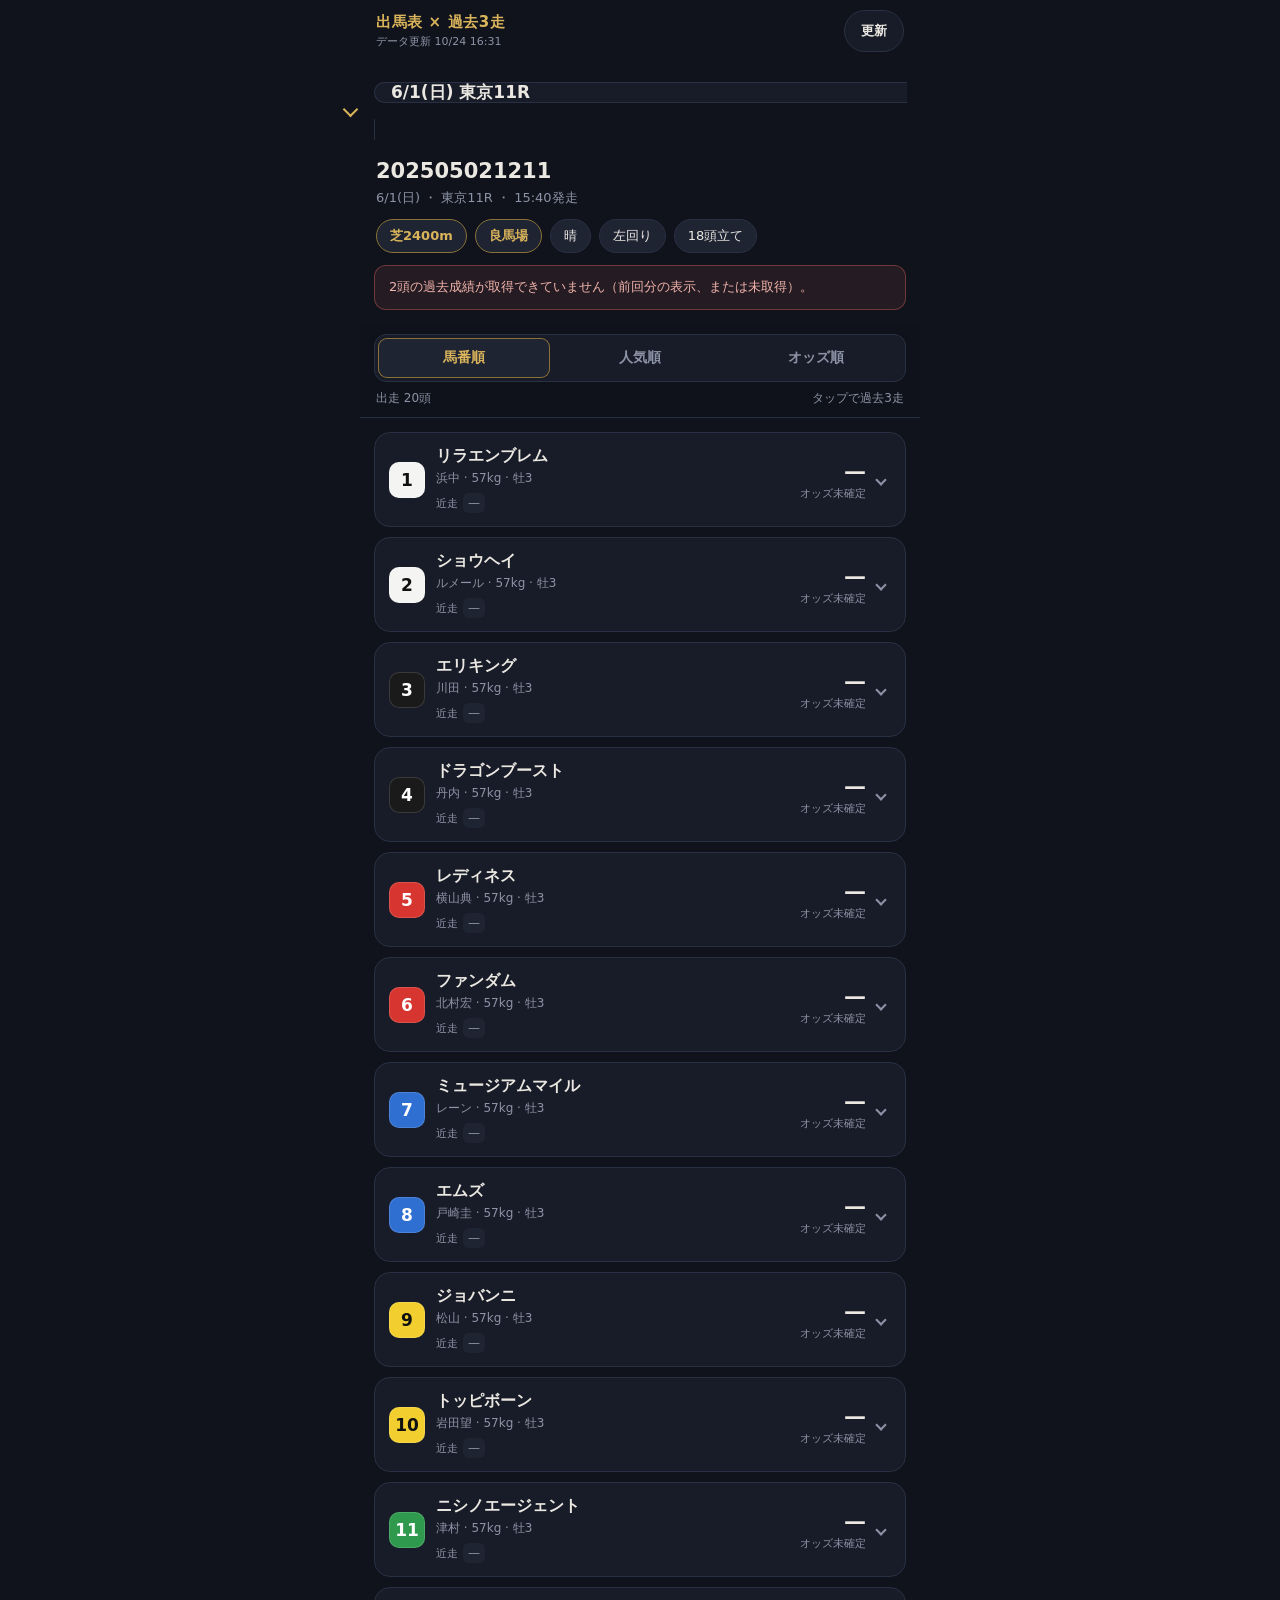
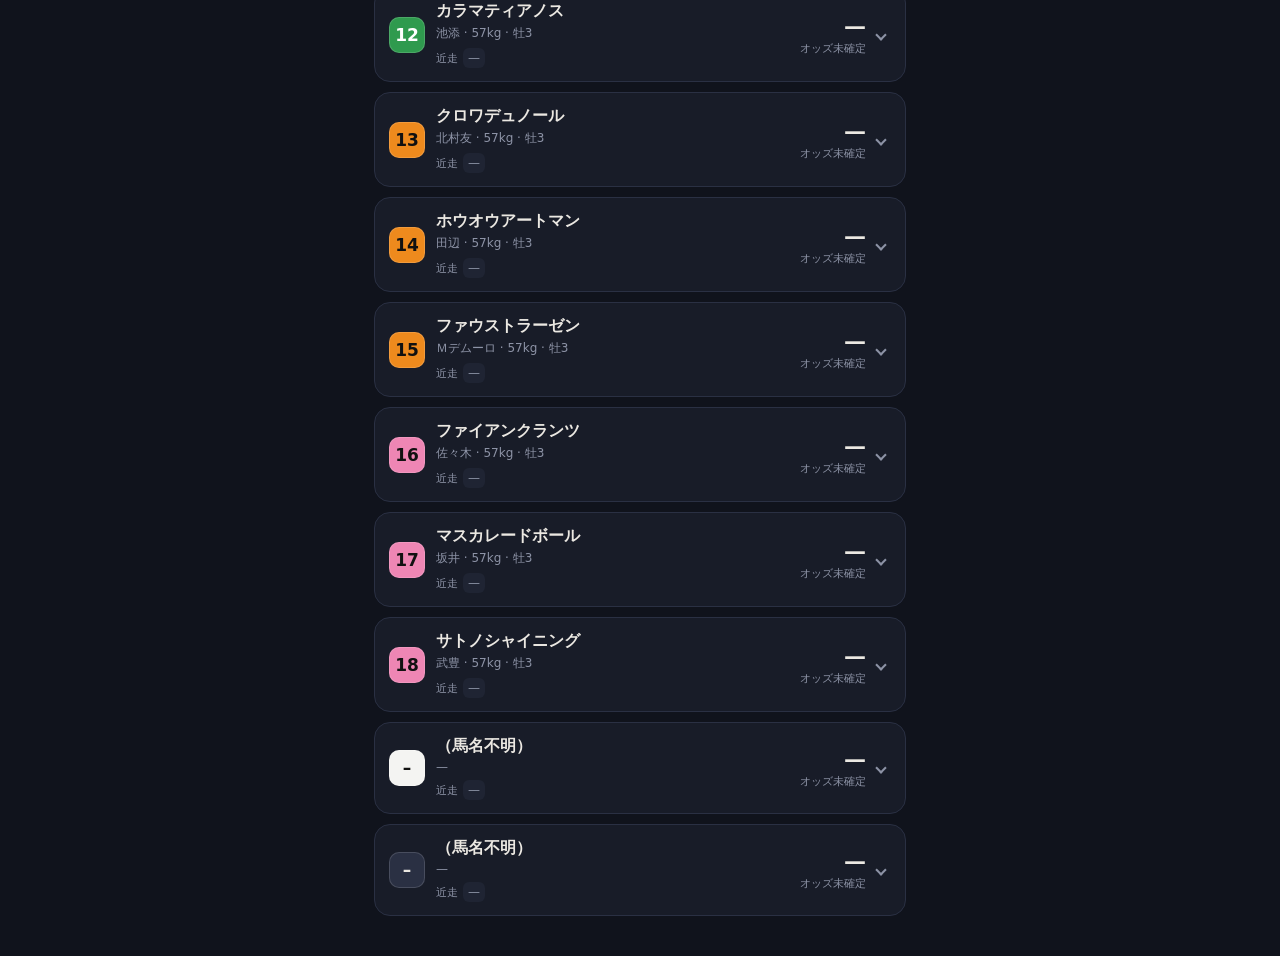
==== shutuba.html @ a1060cd5 "Add files via upload" ====
<!DOCTYPE html>
<html lang="ja">
<head>
<meta charset="UTF-8">
<meta name="viewport" content="width=device-width, initial-scale=1, viewport-fit=cover">
<meta name="color-scheme" content="dark">
<meta name="theme-color" content="#10131c">
<meta name="apple-mobile-web-app-capable" content="yes">
<meta name="mobile-web-app-capable" content="yes">
<meta name="apple-mobile-web-app-status-bar-style" content="black-translucent">
<meta name="apple-mobile-web-app-title" content="出馬表">
<link rel="manifest" href="manifest.webmanifest">
<link rel="apple-touch-icon" href="icon-180.png">
<title>出馬表 | 過去3走</title>
<style>
:root{--bg:#10131c;--panel:#181c28;--panel2:#1f2433;--line:#2a3043;--text:#ebe8e2;--mute:#8d93a6;
  --gold:#d9b45b;--gold-d:#8a7236;--red:#e0685a;--r:16px;
  --font:-apple-system,"Hiragino Sans","Hiragino Kaku Gothic ProN","Noto Sans JP",system-ui,sans-serif}
*{box-sizing:border-box;-webkit-tap-highlight-color:transparent}
html,body{margin:0;background:var(--bg);color:var(--text);font-family:var(--font);-webkit-text-size-adjust:100%;overscroll-behavior-y:none}
body{padding-top:env(safe-area-inset-top);min-height:100dvh}
body::before{content:"";position:fixed;inset:0 0 auto;height:env(safe-area-inset-top);background:var(--bg);z-index:20}
h1,h2,p{margin:0}
button{font:inherit;color:inherit}
.wrap{max-width:560px;margin:0 auto;padding:0 14px calc(40px + env(safe-area-inset-bottom))}
[hidden]{display:none!important}

.top{display:flex;align-items:center;justify-content:space-between;padding:10px 2px 12px}
.brand{font-size:15px;font-weight:700;letter-spacing:.04em;color:var(--gold)}
.upd{font-size:11px;color:var(--mute);margin-top:2px}
.ibtn{height:42px;padding:0 16px;border-radius:999px;border:1px solid var(--line);background:var(--panel);font-weight:700;font-size:13px;cursor:pointer}
.ibtn:active{transform:scale(.97)}
.ibtn:focus-visible,.hrow:focus-visible,.seg button:focus-visible,select:focus-visible{outline:2px solid var(--gold);outline-offset:2px}

.select{position:relative;background:var(--panel);border:1px solid var(--line);border-radius:var(--r)}
.select select{appearance:none;-webkit-appearance:none;width:100%;background:transparent;border:0;color:var(--text);
  font:700 17px/1.3 var(--font);padding:15px 46px 15px 16px;border-radius:var(--r);min-height:56px;text-overflow:ellipsis}
.select select option{background:#fff;color:#000}
.select::after{content:"";position:absolute;right:19px;top:50%;width:9px;height:9px;margin-top:-7px;
  border-right:2px solid var(--gold);border-bottom:2px solid var(--gold);transform:rotate(45deg);pointer-events:none}

.rhead{margin:18px 2px 10px}
.rname{font-size:21px;font-weight:800;line-height:1.35}
.rmeta{font-size:13px;color:var(--mute);margin-top:4px}
.chips{display:flex;flex-wrap:wrap;gap:8px;margin:12px 0 0}
.chip{background:var(--panel2);border:1px solid var(--line);border-radius:999px;padding:7px 13px;font-size:13px;white-space:nowrap}
.chip.main{border-color:var(--gold-d);color:var(--gold);font-weight:700}

.ctl{position:sticky;top:env(safe-area-inset-top);z-index:10;margin:14px -14px 0;padding:10px 14px;
  background:rgba(16,19,28,.88);-webkit-backdrop-filter:blur(14px);backdrop-filter:blur(14px);border-bottom:1px solid var(--line)}
.seg{display:grid;grid-template-columns:repeat(3,1fr);gap:4px;background:var(--panel);border:1px solid var(--line);border-radius:12px;padding:3px}
.seg button{height:40px;border:0;border-radius:9px;background:transparent;color:var(--mute);font-weight:700;font-size:14px;cursor:pointer}
.seg button[aria-pressed=true]{background:var(--panel2);color:var(--gold);box-shadow:inset 0 0 0 1px var(--gold-d)}
.sum{display:flex;justify-content:space-between;font-size:12px;color:var(--mute);margin:8px 2px 0}

.notice{margin:12px 0 0;padding:11px 14px;border-radius:12px;font-size:13px;line-height:1.6;
  background:rgba(224,104,90,.1);border:1px solid rgba(224,104,90,.4);color:#f0b3ab}
.notice.info{background:var(--panel);border-color:var(--line);color:var(--mute)}

.list{margin-top:14px;display:grid;gap:10px}
.horse{background:var(--panel);border:1px solid var(--line);border-radius:var(--r);overflow:hidden}
.horse.scr{opacity:.5}
.horse.open{border-color:var(--gold-d)}
.hrow{width:100%;display:grid;grid-template-columns:36px 1fr auto 14px;gap:11px;align-items:center;text-align:left;
  background:transparent;border:0;padding:13px 14px;min-height:72px;cursor:pointer}
.num{width:36px;height:36px;border-radius:10px;display:grid;place-items:center;font-weight:800;font-size:17px;
  font-variant-numeric:tabular-nums;box-shadow:inset 0 0 0 1px rgba(255,255,255,.14)}
.hmain{min-width:0;display:grid;gap:3px}
.hname{font-size:16px;font-weight:700;white-space:nowrap;overflow:hidden;text-overflow:ellipsis}
.hsub{font-size:12px;color:var(--mute);white-space:nowrap;overflow:hidden;text-overflow:ellipsis}
.form{display:flex;align-items:center;gap:5px;margin-top:3px;font-size:11px;color:var(--mute)}
.fm{font-style:normal;min-width:22px;height:20px;padding:0 5px;border-radius:6px;display:inline-grid;place-items:center;
  font-weight:800;font-size:12px;background:var(--panel2);color:var(--text);font-variant-numeric:tabular-nums}
.fm.r1,.pf.r1{background:var(--gold);color:#241d08}
.fm.r2,.pf.r2{background:#aeb4c2;color:#16181f}
.fm.r3,.pf.r3{background:#b07c4f;color:#1f1409}
.fm.none{color:var(--mute);font-weight:400}
.odds{text-align:right;line-height:1}
.odds b{font-size:22px;font-weight:800;font-variant-numeric:tabular-nums}
.odds small{display:block;font-size:11px;color:var(--mute);margin-top:5px}
.odds.fav b{color:var(--gold)}
.chev{width:8px;height:8px;border-right:2px solid var(--mute);border-bottom:2px solid var(--mute);transform:rotate(45deg);transition:transform .2s}
.open .chev{transform:rotate(-135deg)}

.past{padding:2px 12px 14px;border-top:1px solid var(--line)}
.pinfo{font-size:12px;color:var(--mute);margin:12px 2px 10px;display:flex;flex-wrap:wrap;gap:4px 14px}
.pst{font-size:12px;color:var(--gold);margin:0 2px 10px}
.pr{background:var(--panel2);border-radius:12px;padding:12px;margin-top:8px}
.pr-top{display:flex;align-items:baseline;gap:8px;font-size:12px;color:var(--mute)}
.pr-top .pn{color:var(--text);font-weight:700;font-size:14px;min-width:0;white-space:nowrap;overflow:hidden;text-overflow:ellipsis}
.pr-top .pd{flex:none}
.pr-mid{display:grid;grid-template-columns:auto 1fr;gap:12px;align-items:center;margin-top:10px}
.pf{min-width:48px;height:48px;border-radius:12px;display:grid;place-items:center;font-size:24px;font-weight:800;
  background:var(--bg);font-variant-numeric:tabular-nums;line-height:1;padding:0 6px}
.pf small{font-size:10px;font-weight:600;margin-top:-6px}
.pt b{font-size:18px;font-variant-numeric:tabular-nums}
.pt small{margin-left:8px;font-size:12px;color:var(--mute)}
.pm{font-size:12px;color:var(--mute);margin-top:4px}
.pg{display:grid;grid-template-columns:repeat(3,1fr);gap:8px 6px;margin:11px 0 0;padding-top:10px;border-top:1px dashed var(--line)}
.pg div{min-width:0}
.pg dt{font-size:10.5px;color:var(--mute)}
.pg dd{margin:2px 0 0;font-size:13px;font-weight:600;white-space:nowrap;overflow:hidden;text-overflow:ellipsis;font-variant-numeric:tabular-nums}
.empty{font-size:13px;color:var(--mute);padding:12px 2px;line-height:1.7}

.sk{height:72px;border-radius:var(--r);background:linear-gradient(90deg,var(--panel),var(--panel2),var(--panel));
  background-size:200% 100%;animation:sh 1.2s linear infinite}
@keyframes sh{to{background-position:-200% 0}}
.err{margin-top:24px;padding:22px 18px;background:var(--panel);border:1px solid var(--line);border-radius:var(--r);text-align:center}
.err h2{font-size:17px;margin-bottom:8px}
.err p{font-size:13px;color:var(--mute);line-height:1.7;margin-bottom:16px}
.err code{color:var(--gold);word-break:break-all}
@media (prefers-reduced-motion:reduce){*{animation:none!important;transition:none!important}}
</style>
</head>
<body>
<div class="wrap">
  <div class="top">
    <div><div class="brand">出馬表 × 過去3走</div><div class="upd" id="upd">読み込み中…</div></div>
    <button class="ibtn" id="reload" type="button">更新</button>
  </div>
  <div id="app"><div class="list"><div class="sk"></div><div class="sk"></div><div class="sk"></div></div></div>
</div>

<script>
const DATA_URL = "data/raw_shutuba_with_history.json";
const $ = id => document.getElementById(id);
const esc = s => String(s ?? "").replace(/[&<>"']/g, c => ({"&":"&amp;","<":"&lt;",">":"&gt;",'"':"&quot;","'":"&#39;"}[c]));
const WK = ["日","月","火","水","木","金","土"];
const VENUE = {"01":"札幌","02":"函館","03":"福島","04":"新潟","05":"東京","06":"中山","07":"中京","08":"京都","09":"阪神","10":"小倉"};
const GATE = [["#f4f4f2","#111"],["#1a1a1a","#fff"],["#d6362f","#fff"],["#2e6fd1","#fff"],["#f2cf2e","#111"],["#2f9a4e","#fff"],["#ee8a1d","#111"],["#ee86b4","#111"]];
const STATUS = {
  stale:"過去成績は取得に失敗したため、前回取得分を表示しています。",
  error:"過去成績を取得できませんでした。",
  not_fetched:"過去成績は未取得です。",
  no_table:"戦績データが見つかりませんでした（初出走の可能性があります）。",
  no_data:"表示できる過去成績がありません。",
  no_horse_id:"馬IDが取得できなかったため、過去成績はありません。",
  scratched:"出走取消"
};

const S = {store:null, id:null, sort:"no"};
try{ S.sort = localStorage.getItem("sort") || "no"; S.id = localStorage.getItem("raceId"); }catch(e){}

/* ---------- 表示用ヘルパ ---------- */
function fmtDate(iso, refYear){
  const m = /^(\d{4})-(\d{2})-(\d{2})$/.exec(iso || "");
  if(!m) return "—";
  const d = new Date(+m[1], +m[2]-1, +m[3]);
  return (refYear && +m[1] !== refYear ? m[1] + "/" : "") + `${+m[2]}/${+m[3]}(${WK[d.getDay()]})`;
}
function venueOf(r){   // 本文に競馬場名があればそれ、無ければ JRA の race_id(5-6桁目)から
  const m = (r.race_data02_raw || "").match(new RegExp(Object.values(VENUE).join("|")));
  return m ? m[0] : (VENUE[(r.race_id || "").slice(4,6)] || null);
}
const raceNo = r => (r.race_id || "").length === 12 ? `${+r.race_id.slice(10)}R` : "";
const finish = p => p.finish_pos ?? p.finish_raw ?? "—";
const rk = p => p.finish_pos >= 1 && p.finish_pos <= 3 ? " r" + p.finish_pos : "";
const num = (v, d) => v == null ? null : Number(v).toFixed(d);
const bw = o => o && o.body_weight != null ? `${o.body_weight}${o.body_weight_diff != null ? `(${o.body_weight_diff > 0 ? "+" : ""}${o.body_weight_diff})` : ""}` : null;

/* ---------- 描画 ---------- */
function pastCard(p, ry){
  const meta = [p.surface && p.distance_m ? p.surface + p.distance_m : null, p.track_condition, p.weather].filter(Boolean).join(" · ");
  const sub = [p.horse_no != null ? p.horse_no + "番" : null, p.popularity != null ? p.popularity + "人気" : null,
               p.head_count != null ? p.head_count + "頭" : null].filter(Boolean).join(" · ");
  const grid = [["上り3F", num(p.last_3f,1)], ["通過", p.passing], ["斤量", p.weight_carried != null ? p.weight_carried + "kg" : null],
                ["騎手", p.jockey], ["馬体重", bw(p)], ["オッズ", num(p.odds,1)]].filter(x => x[1] != null && x[1] !== "");
  return `<div class="pr">
    <div class="pr-top"><span class="pd">${fmtDate(p.date, ry)}</span><span>${esc(p.venue || "")}</span><span class="pn">${esc(p.race_name || "—")}</span></div>
    <div class="pr-mid"><div class="pf${rk(p)}">${esc(finish(p))}${p.finish_pos != null ? "<small>着</small>" : ""}</div>
      <div><div class="pt"><b>${esc(p.time || "—")}</b>${p.margin ? `<small>着差 ${esc(p.margin)}</small>` : ""}</div>
      <div class="pm">${esc([meta, sub].filter(Boolean).join(" ／ ") || "—")}</div></div></div>
    ${grid.length ? `<dl class="pg">${grid.map(([k,v]) => `<div><dt>${k}</dt><dd>${esc(v)}</dd></div>`).join("")}</dl>` : ""}</div>`;
}

function horseCard(h, race, favNo){
  const [bg, fg] = GATE[(h.frame_no || 0) - 1] || ["#2a3043","#ebe8e2"];
  const pr = Array.isArray(h.past_results) ? h.past_results : [];
  const ry = +(race.date || "").slice(0,4) || null;
  const st = h.history_status, scr = h.scratched;
  const sub = [h.jockey && h.jockey.name, h.weight_carried != null ? h.weight_carried + "kg" : null,
               h.sex && h.age != null ? h.sex + h.age : null].filter(Boolean).join(" · ");
  const form = pr.length ? pr.map(p => `<i class="fm${rk(p)}">${esc(finish(p))}</i>`).join("") : `<i class="fm none">—</i>`;
  const info = [h.trainer ? "調教師 " + esc(h.trainer) : "", bw(h) ? "馬体重 " + bw(h) : ""].filter(Boolean).map(t => `<span>${t}</span>`).join("");
  const note = STATUS[st] && st !== "ok" && st !== "cache" ? `<p class="${pr.length ? "pst" : "empty"}">${STATUS[st]}</p>` : "";
  const body = pr.length ? pr.map(p => pastCard(p, ry)).join("") : (note ? "" : `<p class="empty">過去成績がありません。</p>`);
  const id = "p" + (h.horse_id || h.horse_no);
  return `<article class="horse${scr ? " scr" : ""}">
    <button class="hrow" type="button" aria-expanded="false" aria-controls="${id}">
      <span class="num" style="background:${bg};color:${fg}">${esc(h.horse_no ?? "–")}</span>
      <span class="hmain"><span class="hname">${esc(h.horse_name || "（馬名不明）")}</span>
        <span class="hsub">${esc(sub) || "—"}</span><span class="form">${scr ? "" : "近走 " + form}</span></span>
      <span class="odds${h.horse_no === favNo ? " fav" : ""}">${scr ? "<b style='font-size:15px'>取消</b>" :
        `<b>${h.odds != null ? num(h.odds,1) : "—"}</b><small>${h.popularity != null ? h.popularity + "人気" : "オッズ未確定"}</small>`}</span>
      <span class="chev"></span></button>
    <div class="past" id="${id}" hidden><div class="pinfo">${info}</div>${note}${body}</div></article>`;
}

function sortHorses(hs){
  const k = {no: h => h.horse_no, pop: h => h.popularity, odds: h => h.odds}[S.sort];
  const v = h => k(h) == null ? Infinity : k(h);
  return [...hs].sort((a,b) => (a.scratched - b.scratched) || (v(a) - v(b)) || ((a.horse_no ?? 99) - (b.horse_no ?? 99)));
}

function render(){
  const races = S.store.races, ids = Object.keys(races).sort((a,b) =>
    ((races[a].date || "") + a).localeCompare((races[b].date || "") + b));
  if(!races[S.id]) S.id = ids[0];
  const r = races[S.id], hs = r.horses || [];
  const label = x => `${venueOf(x) || ""}${raceNo(x)} ${x.name || ""}`.trim();
  const active = hs.filter(h => !h.scratched), scr = hs.length - active.length;
  const weak = active.filter(h => ["error","stale","not_fetched","no_horse_id"].includes(h.history_status)).length;
  const fav = (active.filter(h => h.popularity === 1)[0] || {}).horse_no;
  const chips = [[r.surface && r.distance_m ? r.surface + r.distance_m + "m" : null, 1], [r.track_condition ? r.track_condition + "馬場" : null, 1],
    [r.weather], [r.direction ? r.direction + "回り" : null], [r.head_count != null ? r.head_count + "頭立て" : null]].filter(c => c[0]);

  $("app").innerHTML = `
    <label class="select"><select id="raceSel" aria-label="レースを選択">${ids.map(id =>
      `<option value="${esc(id)}"${id === S.id ? " selected" : ""}>${esc(fmtDate(races[id].date))} ${esc(label(races[id]))}</option>`).join("")}</select></label>
    <div class="rhead"><h1 class="rname">${esc(r.name || r.race_id)}</h1>
      <p class="rmeta">${esc([fmtDate(r.date), venueOf(r) ? venueOf(r) + raceNo(r) : null, r.start_time ? r.start_time + "発走" : null].filter(Boolean).join(" ・ "))}</p>
      <div class="chips">${chips.map(([t,m]) => `<span class="chip${m ? " main" : ""}">${esc(t)}</span>`).join("")}</div></div>
    ${weak ? `<p class="notice">${weak}頭の過去成績が取得できていません（前回分の表示、または未取得）。</p>` : ""}
    <div class="ctl"><div class="seg" role="group" aria-label="並び替え">
      ${[["no","馬番順"],["pop","人気順"],["odds","オッズ順"]].map(([k,t]) => `<button type="button" data-sort="${k}" aria-pressed="${S.sort === k}">${t}</button>`).join("")}</div>
      <div class="sum"><span>出走 ${active.length}頭${scr ? `（取消 ${scr}頭）` : ""}</span><span>タップで過去3走</span></div></div>
    <div class="list" id="list">${sortHorses(hs).map(h => horseCard(h, r, fav)).join("") || `<p class="empty">出走馬データがありません。</p>`}</div>`;

  const u = S.store.updated_at ? new Date(S.store.updated_at) : null;
  $("upd").textContent = u && !isNaN(u) ? `データ更新 ${u.getMonth()+1}/${u.getDate()} ${String(u.getHours()).padStart(2,"0")}:${String(u.getMinutes()).padStart(2,"0")}` : "更新日時不明";
  document.title = `${r.name || "出馬表"} | 過去3走`;
  try{ localStorage.setItem("raceId", S.id); localStorage.setItem("sort", S.sort); }catch(e){}
}

/* ---------- イベント ---------- */
document.addEventListener("click", e => {
  const row = e.target.closest(".hrow");
  if(row){
    const open = row.getAttribute("aria-expanded") !== "true";
    row.setAttribute("aria-expanded", open);
    row.parentElement.classList.toggle("open", open);
    $(row.getAttribute("aria-controls")).hidden = !open;
    return;
  }
  const sb = e.target.closest("[data-sort]");
  if(sb){ S.sort = sb.dataset.sort; render(); }
});
document.addEventListener("change", e => {
  if(e.target.id === "raceSel"){ S.id = e.target.value; render(); window.scrollTo({top:0}); }
});
$("reload").addEventListener("click", load);

/* ---------- 読み込み ---------- */
async function load(){
  $("reload").disabled = true; $("upd").textContent = "読み込み中…";
  try{
    const res = await fetch(DATA_URL, {cache:"no-cache"});
    if(!res.ok) throw new Error("HTTP " + res.status);
    const j = await res.json();
    if(!j || typeof j.races !== "object" || !Object.keys(j.races).length) throw new Error("races が空です");
    S.store = j; render();
    if(!navigator.onLine) $("app").insertAdjacentHTML("afterbegin", `<p class="notice info">オフラインのため、保存済みのデータを表示しています。</p>`);
  }catch(err){
    console.warn(err);
    $("upd").textContent = "読み込み失敗";
    if(!S.store) $("app").innerHTML = `<div class="err"><h2>データを読み込めませんでした</h2>
      <p><code>${DATA_URL}</code> を取得できません（${esc(err.message)}）。<br>HTTPSで配信しているか、ファイルが存在するかを確認してください。<br>file:// では読み込めません。</p>
      <button class="ibtn" type="button" onclick="load()">再読み込み</button></div>`;
  }finally{ $("reload").disabled = false; }
}
load();
if("serviceWorker" in navigator && (location.protocol === "https:" || location.hostname === "localhost")){
  navigator.serviceWorker.register("sw.js").catch(() => {});
}
</script>
</body>
</html>
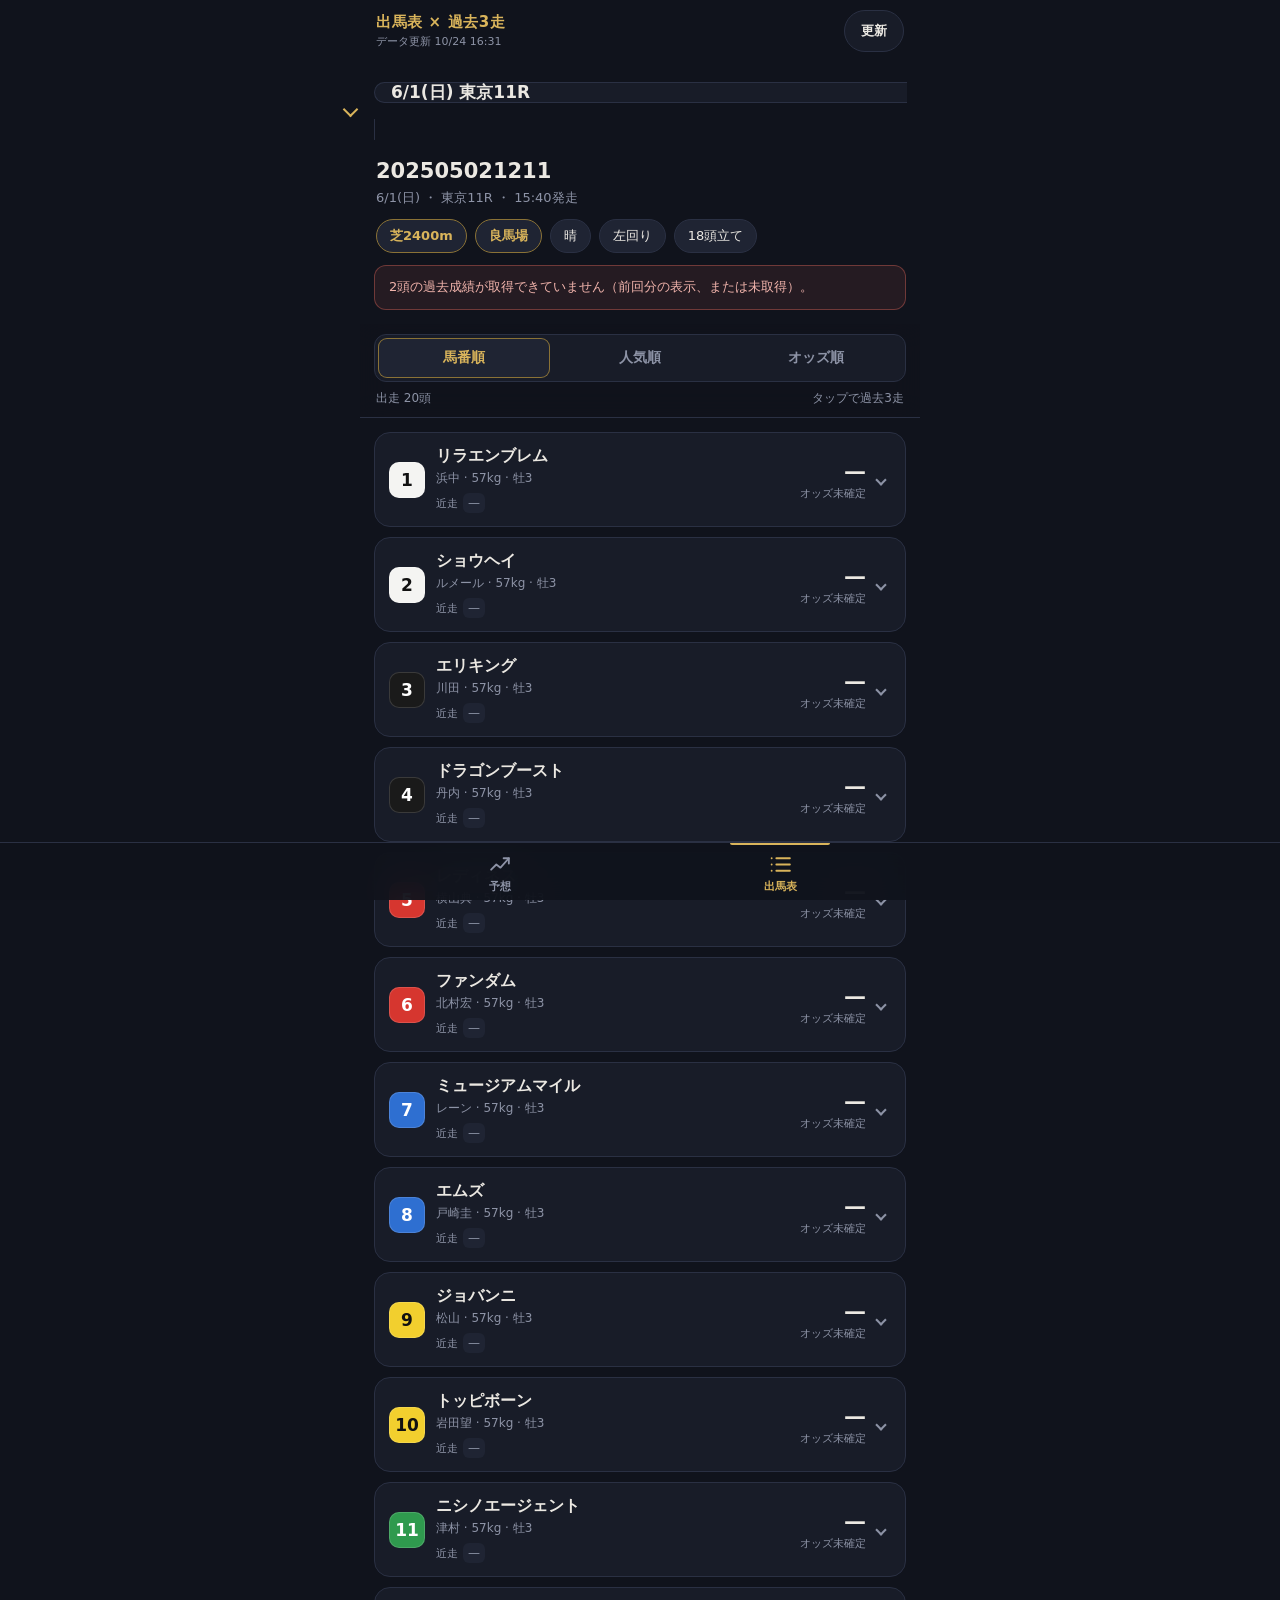
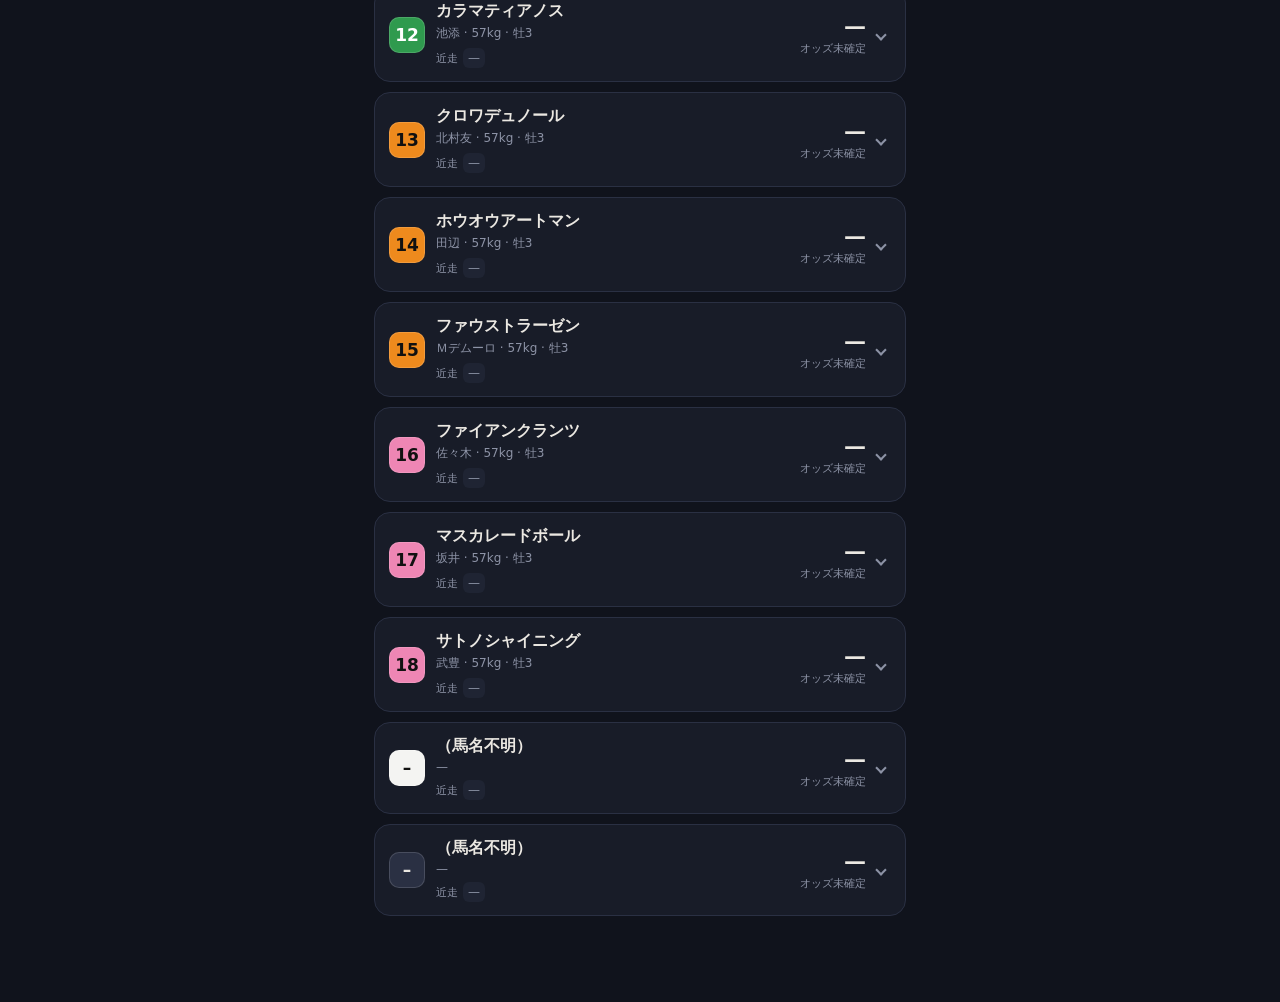
==== commit 019deb38: "Add files via upload" ====
--- a/shutuba.html
+++ b/shutuba.html
@@ -8,9 +8,11 @@
 <meta name="apple-mobile-web-app-capable" content="yes">
 <meta name="mobile-web-app-capable" content="yes">
 <meta name="apple-mobile-web-app-status-bar-style" content="black-translucent">
-<meta name="apple-mobile-web-app-title" content="出馬表">
+<meta name="apple-mobile-web-app-title" content="指数競馬">
 <link rel="manifest" href="manifest.webmanifest">
 <link rel="apple-touch-icon" href="icon-180.png">
+<link rel="stylesheet" href="nav.css">
+<script src="nav.js" defer></script>
 <title>出馬表 | 過去3走</title>
 <style>
 :root{--bg:#10131c;--panel:#181c28;--panel2:#1f2433;--line:#2a3043;--text:#ebe8e2;--mute:#8d93a6;
@@ -22,7 +24,7 @@
 body::before{content:"";position:fixed;inset:0 0 auto;height:env(safe-area-inset-top);background:var(--bg);z-index:20}
 h1,h2,p{margin:0}
 button{font:inherit;color:inherit}
-.wrap{max-width:560px;margin:0 auto;padding:0 14px calc(40px + env(safe-area-inset-bottom))}
+.wrap{max-width:560px;margin:0 auto;padding:0 14px calc(28px + var(--tab-h,0px))}
 [hidden]{display:none!important}
 
 .top{display:flex;align-items:center;justify-content:space-between;padding:10px 2px 12px}
@@ -121,6 +123,11 @@
   <div id="app"><div class="list"><div class="sk"></div><div class="sk"></div><div class="sk"></div></div></div>
 </div>
 
+<nav class="tabbar" aria-label="メインメニュー"><div class="tabbar-in">
+  <a class="tab" href="index.html"><svg viewBox="0 0 24 24" aria-hidden="true"><path d="M3 17l5-5 4 3 8-9"/><path d="M15 6h5v5"/></svg><span>予想</span></a>
+  <a class="tab" href="shutuba.html" aria-current="page"><svg viewBox="0 0 24 24" aria-hidden="true"><path d="M8 6h13M8 12h13M8 18h13M3.5 6h.01M3.5 12h.01M3.5 18h.01"/></svg><span>出馬表</span></a>
+</div></nav>
+
 <script>
 const DATA_URL = "data/raw_shutuba_with_history.json";
 const $ = id => document.getElementById(id);
--- a/nav.css
+++ b/nav.css
@@ -0,0 +1,15 @@
+/* 共通ボトムタブバー（index.html / shutuba.html で共有） */
+:root{--tab-h:calc(58px + env(safe-area-inset-bottom,0px))}
+@view-transition{navigation:auto}
+.tabbar{position:fixed;left:0;right:0;bottom:0;z-index:30;height:var(--tab-h);padding-bottom:env(safe-area-inset-bottom,0px);
+  background:rgba(16,19,28,.92);-webkit-backdrop-filter:blur(18px);backdrop-filter:blur(18px);
+  border-top:1px solid #2a3043;view-transition-name:tabbar}
+.tabbar-in{max-width:560px;height:58px;margin:0 auto;display:grid;grid-template-columns:1fr 1fr}
+.tab{position:relative;display:flex;flex-direction:column;align-items:center;justify-content:center;gap:4px;color:#8d93a6;
+  text-decoration:none;font:700 11px/1 -apple-system,"Hiragino Sans","Noto Sans JP",system-ui,sans-serif;
+  -webkit-touch-callout:none;-webkit-user-select:none;user-select:none;-webkit-tap-highlight-color:transparent}
+.tab svg{width:25px;height:25px;fill:none;stroke:currentColor;stroke-width:1.8;stroke-linecap:round;stroke-linejoin:round}
+.tab[aria-current=page]{color:#d9b45b}
+.tab[aria-current=page]::before{content:"";position:absolute;top:0;left:32%;right:32%;height:2px;border-radius:0 0 3px 3px;background:#d9b45b}
+.tab:active{background:rgba(255,255,255,.05)}
+.tab:focus-visible{outline:2px solid #d9b45b;outline-offset:-5px;border-radius:12px}
